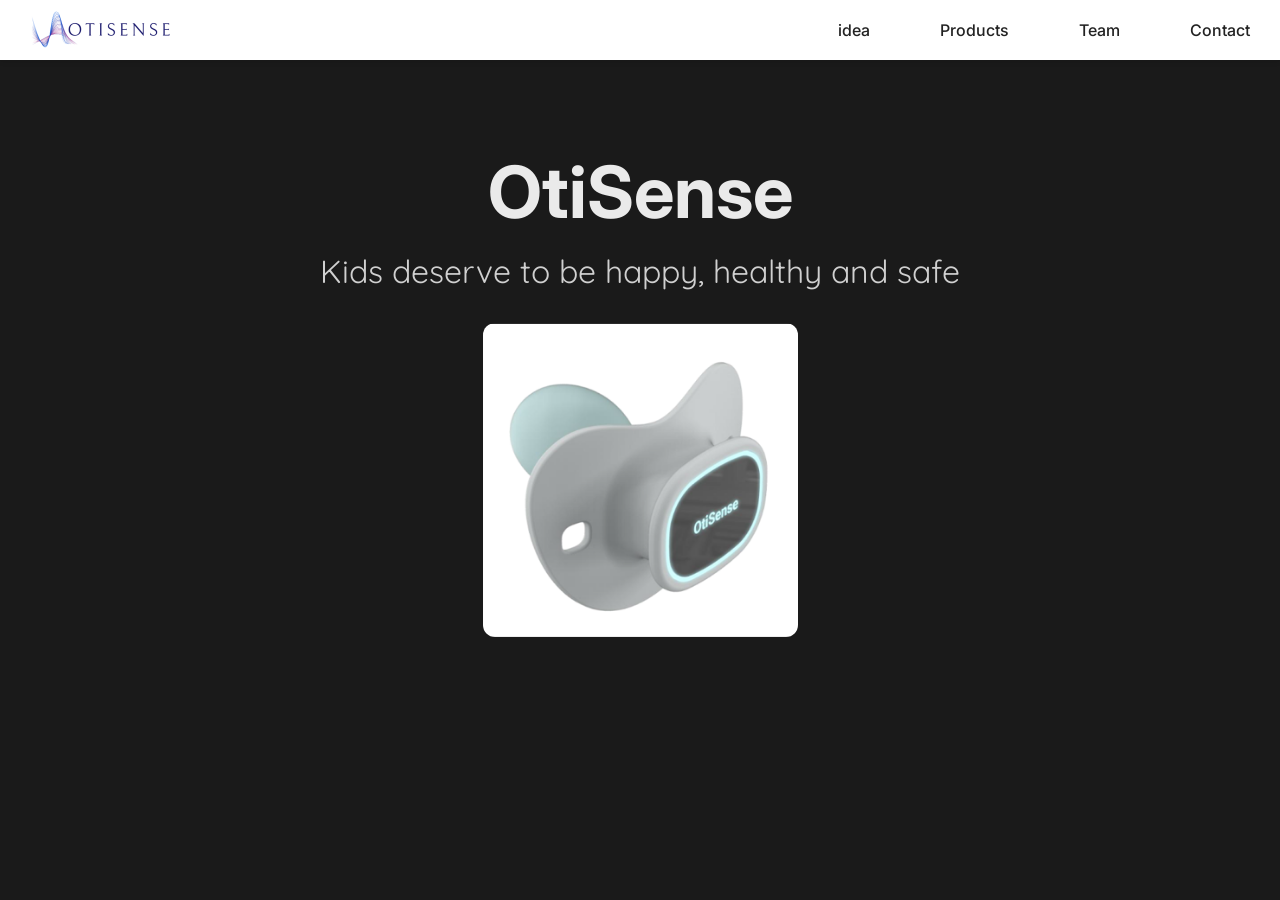
==== index.html @ 4373504f "correcting idea page name" ====
<!DOCTYPE html>
<html lang="en">
<head>
  <meta charset="UTF-8">
  <meta name="viewport" content="width=device-width, initial-scale=1.0">
  <title>OtiSense</title>
  <link href="https://fonts.googleapis.com/css2?family=Inter:wght@400;600&display=swap" rel="stylesheet">
  <link rel="stylesheet" href="style.css">
  <link href="https://fonts.googleapis.com/css2?family=Quicksand:wght@400;600&display=swap" rel="stylesheet">
</head>
<body>
	<header>
	  <nav class="navbar">
		<a href="#top" class="logo">
		  <img src="logo.png" alt="OtiSense logo">
		</a>

		<ul class="nav-links">
		  <li><a href="idea.html">idea</a></li>
		  <li><a href="#products">Products</a></li>
		  <li><a href="#team">Team</a></li>
		  <li><a href="#contact">Contact</a></li>
		</ul>
	  </nav>
	</header>
  <div class="hero">
    <h1>OtiSense</h1>
    <p class="subtitle">Kids deserve to be happy, healthy and safe</p>
    <img src="Picture1.png" alt="OtiSense Product Image" class="hero-image">
  </div>
</body>
</html>
---- style.css ----
body {
  margin: 0;
  padding: 0;
  font-family: 'Inter', sans-serif;
  background-color: #1a1a1a;
  color: #f0f0f0;
  scroll-behavior: smooth;
}

.hero {
  text-align: center;
  padding: 20px;
  animation: fadeIn 2s ease-in;
  max-width: 900px;
  margin: auto;
  margin-top: 80px; /* adjust based on navbar height */
}

h1 {
  font-size: 48px;
  margin-bottom: 10px;
  color: #eaeaea;
}

.tagline {
  font-size: 20px;
  color: #cccccc;
  margin-bottom: 40px;
}

.hero-image {
  width: 250px;
  max-width: 90vw;
  opacity: 0;
  animation: fadeImage 2s ease-out 1.5s forwards;
  border-radius: 12px;
}

.subtitle {
  font-family: 'Quicksand', sans-serif;
  font-size: 2.0rem;
  color: #d0d0d0;
  margin-top: 1rem;
  text-align: center;
}

@keyframes fadeImage {
  from {
    opacity: 0;
    transform: translateY(30px);
  }
  to {
    opacity: 1;
    transform: translateY(0);
  }
}

@keyframes fadeIn {
  from {
    opacity: 0;
  }
  to {
    opacity: 1;
  }
}

@media screen and (min-width: 1000px) {
  h1 {
    font-size: 72px;
  }

  .tagline {
    font-size: 28px;
  }
   .hero-image {
    width: 35%;
    max-width: 450px; /* prevents it from getting too large */
  }
}

/* ======== NAVBAR ========== */
.navbar {
  background-color: #ffffff; /* White navbar */
  display: flex;
  flex-wrap: wrap;
  justify-content: space-between;
  align-items: center;
  padding: 10px 30px;
  position: fixed;
  top: 0;
  left: 0;
  width: 100%;
  z-index: 999;
  box-shadow: 0 2px 5px rgba(0, 0, 0, 0.1); /* Optional: subtle shadow */
  box-sizing: border-box;
}

.navbar .nav-links a:hover {
  color: #00c4cc; /* Accent colour on hover */
}

.navbar ul {
  list-style: none;
  display: flex;
  margin: 0;
  padding: 0;
}

.navbar ul li {
  margin-left: 20px;
}

.navbar .logo {
  font-size: 1.8rem;
  font-weight: bold;
  font-family: 'Segoe UI', sans-serif;
  color: #00c4cc;
}

.logo img {
  height: 40px; /* Adjust as needed */
  width: auto;
}

.logo {
  display: flex;
  align-items: center;
}

.nav-links {
  list-style: none;
  display: flex;
  gap: 25px;
}

.nav-links li a {
  color: #222222;  /* Dark grey for good contrast on white */
  margin-left: 25px;
  text-decoration: none;
  font-weight: 500;
  transition: color 0.3s ease;
}

.nav-links li a:hover {
  color: #00c4cc;
}

/* Mobile responsiveness */
@media screen and (max-width: 768px) {
  .nav-links {
    flex-direction: column;
    gap: 15px;
    background-color: #1f1f1f;
    position: absolute;
    top: 60px;
    right: 10%;
    display: none;
  }
}

html, body {
  scroll-behavior: smooth;
  scroll-snap-type: y mandatory;
  height: 100%;
  overflow-y: scroll;
}

.idea-section {
  scroll-snap-align: start;
}

body.light-page {
  background-color: #ffffff;
  color: #111111;
}

body.light-page .navbar {
  background-color: #ffffff;
}

body.light-page .nav-links li a {
  color: #222222;
}

body.light-page .nav-links li a:hover {
  color: #00c4cc;
}
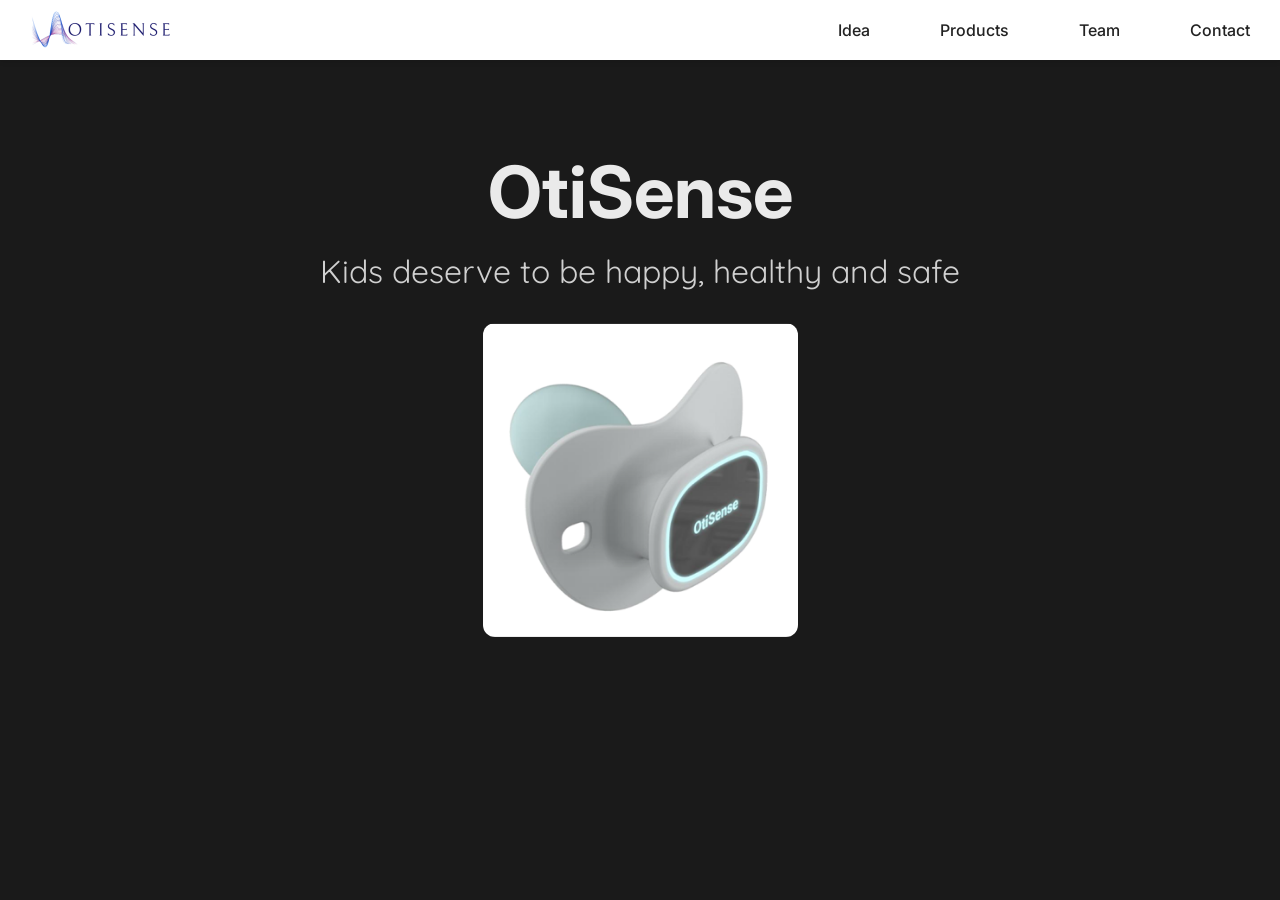
==== commit 2758073b: "another correction to idea page name" ====
--- a/index.html
+++ b/index.html
@@ -16,7 +16,7 @@
 		</a>
 
 		<ul class="nav-links">
-		  <li><a href="idea.html">idea</a></li>
+		  <li><a href="idea.html">Idea</a></li>
 		  <li><a href="#products">Products</a></li>
 		  <li><a href="#team">Team</a></li>
 		  <li><a href="#contact">Contact</a></li>
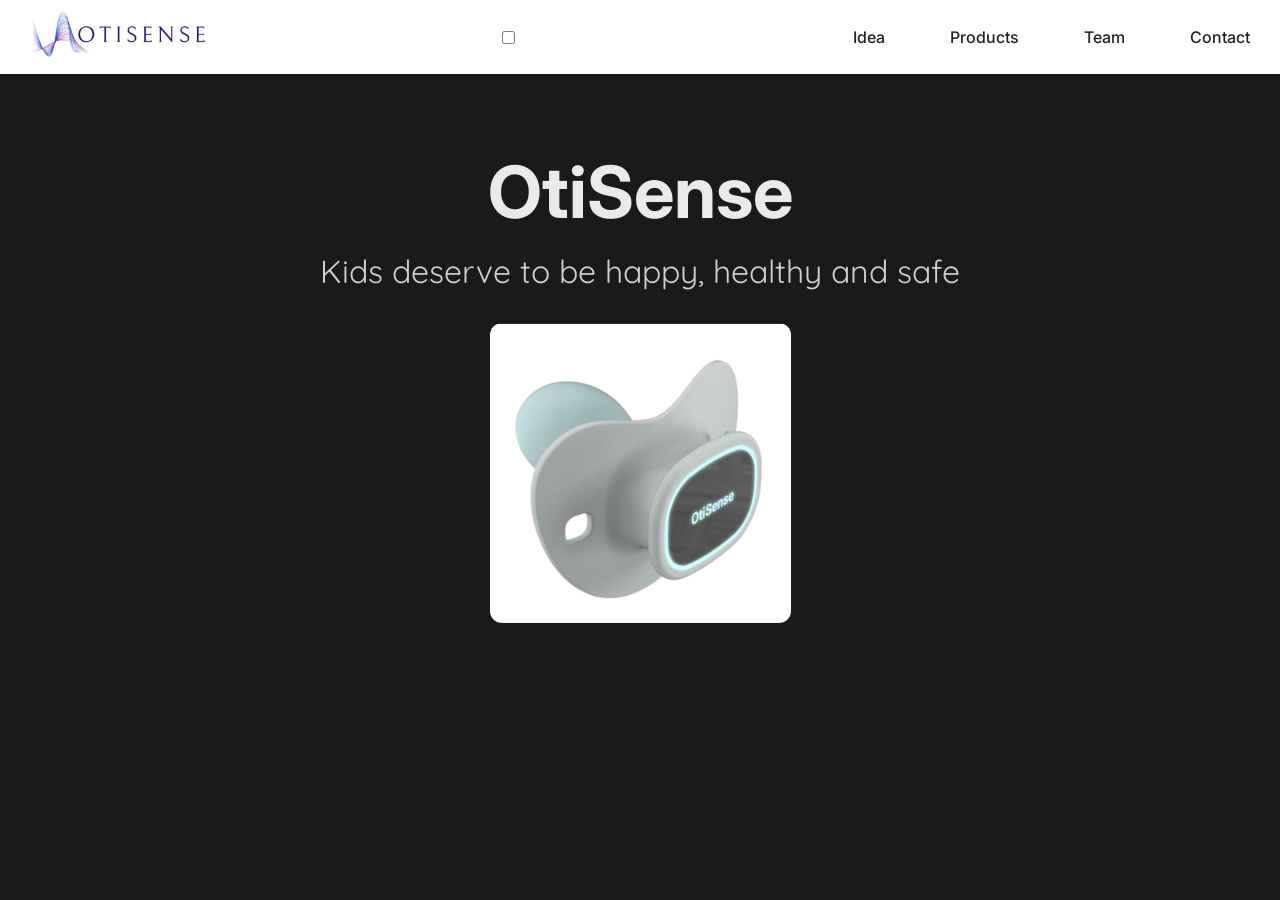
==== commit 3164ec4c: "fixing navbar in idea page" ====
--- a/index.html
+++ b/index.html
@@ -10,18 +10,23 @@
 </head>
 <body>
 	<header>
-	  <nav class="navbar">
-		<a href="#top" class="logo">
-		  <img src="logo.png" alt="OtiSense logo">
-		</a>
+		<nav class="navbar">
+		  <div class="logo-container">
+			<a href="index.html">
+			  <img src="logo.png" alt="OtiSense Logo" class="logo-img">
+			</a>
+		  </div>
 
-		<ul class="nav-links">
-		  <li><a href="idea.html">Idea</a></li>
-		  <li><a href="#products">Products</a></li>
-		  <li><a href="#team">Team</a></li>
-		  <li><a href="#contact">Contact</a></li>
-		</ul>
-	  </nav>
+		  <input type="checkbox" id="menu-toggle">
+		  <label for="menu-toggle" class="menu-icon">&#9776;</label>
+
+		  <ul class="nav-links">
+			<li><a href="idea.html">Idea</a></li>
+			<li><a href="products.html">Products</a></li>
+			<li><a href="team.html">Team</a></li>
+			<li><a href="contact.html">Contact</a></li>
+		  </ul>
+		</nav>
 	</header>
   <div class="hero">
     <h1>OtiSense</h1>
--- a/style.css
+++ b/style.css
@@ -1,6 +1,7 @@
 body {
   margin: 0;
   padding: 0;
+  overflow-x: hidden;
   font-family: 'Inter', sans-serif;
   background-color: #1a1a1a;
   color: #f0f0f0;
@@ -13,7 +14,9 @@
   animation: fadeIn 2s ease-in;
   max-width: 900px;
   margin: auto;
-  margin-top: 80px; /* adjust based on navbar height */
+  margin-top: 80px; /* keeps space for navbar */
+  box-sizing: border-box;
+  min-height: calc(100vh - 100px); /* ✅ fills screen minus navbar + some breathing room */
 }
 
 h1 {
@@ -31,6 +34,7 @@
 .hero-image {
   width: 250px;
   max-width: 90vw;
+  max-height: 80vh;  /* ✅ Add this line */
   opacity: 0;
   animation: fadeImage 2s ease-out 1.5s forwards;
   border-radius: 12px;
@@ -90,7 +94,7 @@
   top: 0;
   left: 0;
   width: 100%;
-  z-index: 999;
+  z-index: 1000;
   box-shadow: 0 2px 5px rgba(0, 0, 0, 0.1); /* Optional: subtle shadow */
   box-sizing: border-box;
 }
@@ -186,3 +190,50 @@
   color: #00c4cc;
 }
 
+/* Logo */
+.logo-img {
+  height: 50px;
+}
+
+/* Hide menu toggle by default */
+.menu-icon {
+  display: none;
+  font-size: 28px;
+  cursor: pointer;
+}
+
+/* Links */
+.nav-links {
+  list-style: none;
+  display: flex;
+  gap: 20px;
+  margin: 0;
+}
+
+.nav-links a {
+  text-decoration: none;
+  color: black;
+  font-weight: bold;
+}
+
+/* RESPONSIVE: Mobile */
+@media (max-width: 768px) {
+  .menu-icon {
+    display: block;
+  }
+
+  .nav-links {
+    display: none;
+    flex-direction: column;
+    position: absolute;
+    top: 70px;
+    right: 20px;
+    background-color: white;
+    padding: 10px;
+    border: 1px solid #ccc;
+  }
+
+  #menu-toggle:checked ~ .nav-links {
+    display: flex;
+  }
+}
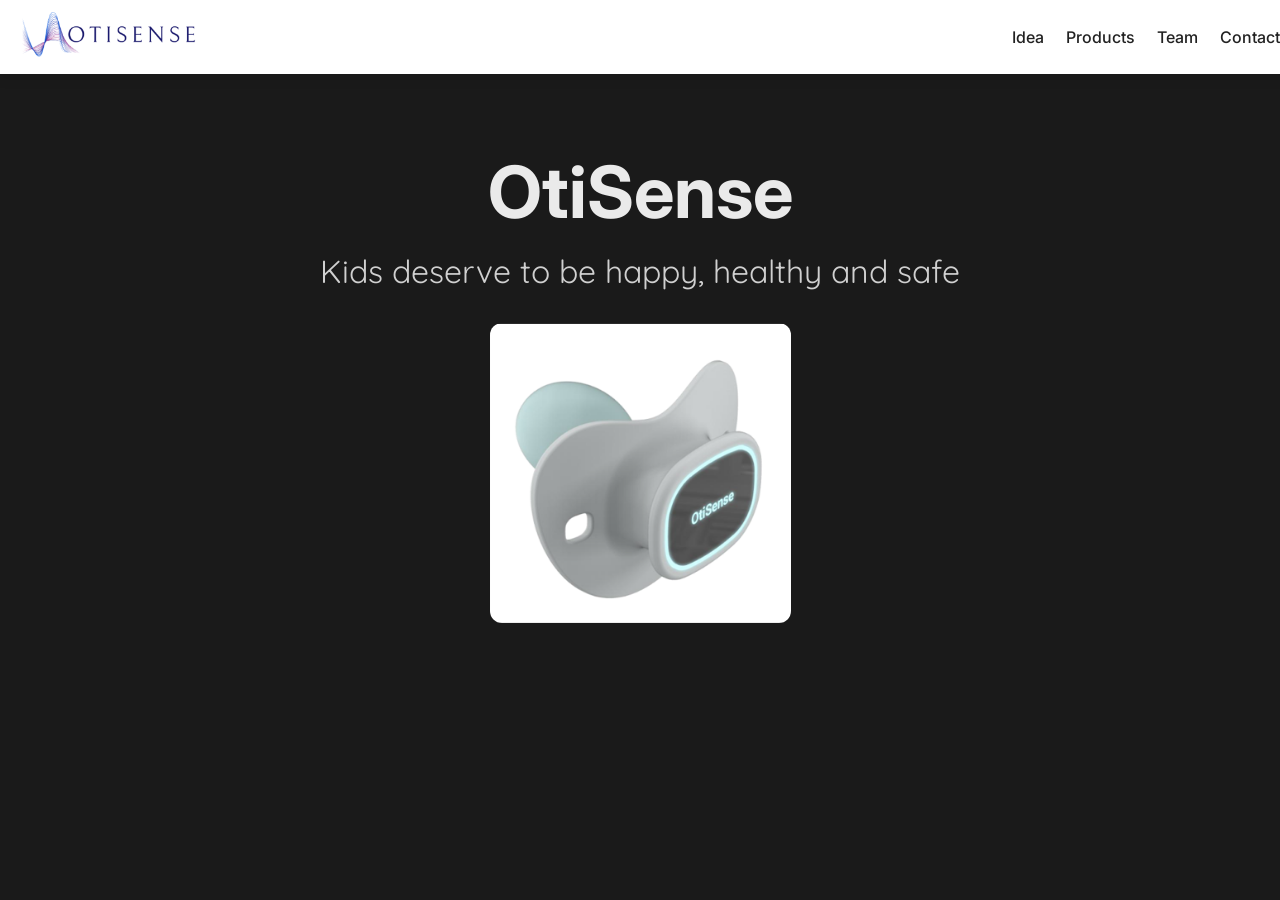
==== commit 6c535e89: "Trying to adapt to both phone and computer" ====
--- a/index.html
+++ b/index.html
@@ -9,24 +9,20 @@
   <link href="https://fonts.googleapis.com/css2?family=Quicksand:wght@400;600&display=swap" rel="stylesheet">
 </head>
 <body>
-	<header>
-		<nav class="navbar">
-		  <div class="logo-container">
-			<a href="index.html">
-			  <img src="logo.png" alt="OtiSense Logo" class="logo-img">
-			</a>
-		  </div>
+	<header class="navbar">
+	  <a href="index.html" class="logo">
+		<img src="logo.png" alt="OtiSense Logo" />
+	  </a>
 
-		  <input type="checkbox" id="menu-toggle">
-		  <label for="menu-toggle" class="menu-icon">&#9776;</label>
+	  <input type="checkbox" id="menu-toggle" />
+	  <label for="menu-toggle" class="hamburger">&#9776;</label>
 
-		  <ul class="nav-links">
-			<li><a href="idea.html">Idea</a></li>
-			<li><a href="products.html">Products</a></li>
-			<li><a href="team.html">Team</a></li>
-			<li><a href="contact.html">Contact</a></li>
-		  </ul>
-		</nav>
+	  <ul class="nav-links">
+		<li><a href="idea.html">Idea</a></li>
+		<li><a href="products.html">Products</a></li>
+		<li><a href="team.html">Team</a></li>
+		<li><a href="contact.html">Contact</a></li>
+	  </ul>
 	</header>
   <div class="hero">
     <h1>OtiSense</h1>
--- a/style.css
+++ b/style.css
@@ -76,61 +76,119 @@
   .tagline {
     font-size: 28px;
   }
-   .hero-image {
+  /* === NAVBAR RESET === */
+.navbar {
+  display: flex;
+  justify-content: space-between;
+  align-items: center;
+  background-color: white;
+  padding: 10px 20px;
+  position: fixed;
+  top: 0;
+  width: 100%;
+  z-index: 1000;
+  box-shadow: 0 4px 12px rgba(0, 0, 0, 0.1);
+}
+
+.logo img {
+  height: 50px;
+  width: auto;
+}
+
+/* Menu icon */
+#menu-toggle {
+  display: none;
+}
+
+.hamburger {
+  display: none;
+  font-size: 2rem;
+  cursor: pointer;
+}
+
+/* Main menu links */
+.nav-links {
+  list-style: none;
+  display: flex;
+  gap: 25px;
+}
+
+.nav-links li a {
+  color: #222;
+  text-decoration: none;
+  font-weight: 500;
+  font-size: 1rem;
+}
+
+.logo img {
+  height: 50px;
+  width: auto;
+}
+
+.nav-links li a:hover {
+  color: #00c4cc;
+}
+
+/* === RESPONSIVE (Mobile) === */
+@media (max-width: 768px) {
+  .hamburger {
+    display: block;
+  }
+
+  .nav-links {
+    display: none;
+    flex-direction: column;
+    position: absolute;
+    top: 60px;
+    right: 20px;
+    background-color: white;
+    padding: 10px 20px;
+    border-radius: 8px;
+    box-shadow: 0 4px 12px rgba(0, 0, 0, 0.1);
+  }
+
+  #menu-toggle:checked + .hamburger + .nav-links {
+    display: flex;
+  }
+}
+
+ .hero-image {
     width: 35%;
     max-width: 450px; /* prevents it from getting too large */
   }
 }
 
-/* ======== NAVBAR ========== */
+/* === NAVBAR RESET === */
 .navbar {
-  background-color: #ffffff; /* White navbar */
-  display: flex;
-  flex-wrap: wrap;
+  display: flex;
   justify-content: space-between;
   align-items: center;
-  padding: 10px 30px;
+  background-color: white;
+  padding: 10px 20px;
   position: fixed;
   top: 0;
-  left: 0;
   width: 100%;
   z-index: 1000;
-  box-shadow: 0 2px 5px rgba(0, 0, 0, 0.1); /* Optional: subtle shadow */
-  box-sizing: border-box;
-}
-
-.navbar .nav-links a:hover {
-  color: #00c4cc; /* Accent colour on hover */
-}
-
-.navbar ul {
-  list-style: none;
-  display: flex;
-  margin: 0;
-  padding: 0;
-}
-
-.navbar ul li {
-  margin-left: 20px;
-}
-
-.navbar .logo {
-  font-size: 1.8rem;
-  font-weight: bold;
-  font-family: 'Segoe UI', sans-serif;
-  color: #00c4cc;
+  box-shadow: 0 4px 12px rgba(0, 0, 0, 0.1);
 }
 
 .logo img {
-  height: 40px; /* Adjust as needed */
+  height: 50px;
   width: auto;
 }
 
-.logo {
-  display: flex;
-  align-items: center;
-}
-
+/* Menu icon */
+#menu-toggle {
+  display: none;
+}
+
+.hamburger {
+  display: none;
+  font-size: 2rem;
+  cursor: pointer;
+}
+
+/* Main menu links */
 .nav-links {
   list-style: none;
   display: flex;
@@ -138,29 +196,39 @@
 }
 
 .nav-links li a {
-  color: #222222;  /* Dark grey for good contrast on white */
-  margin-left: 25px;
+  color: #222;
   text-decoration: none;
   font-weight: 500;
-  transition: color 0.3s ease;
+  font-size: 1rem;
 }
 
 .nav-links li a:hover {
   color: #00c4cc;
 }
 
-/* Mobile responsiveness */
-@media screen and (max-width: 768px) {
+/* === RESPONSIVE (Mobile) === */
+@media (max-width: 768px) {
+  .hamburger {
+    display: block;
+  }
+
   .nav-links {
+    display: none;
     flex-direction: column;
-    gap: 15px;
-    background-color: #1f1f1f;
     position: absolute;
     top: 60px;
-    right: 10%;
-    display: none;
-  }
-}
+    right: 20px;
+    background-color: white;
+    padding: 10px 20px;
+    border-radius: 8px;
+    box-shadow: 0 4px 12px rgba(0, 0, 0, 0.1);
+  }
+
+  #menu-toggle:checked + .hamburger + .nav-links {
+    display: flex;
+  }
+}
+
 
 html, body {
   scroll-behavior: smooth;
@@ -206,8 +274,9 @@
 .nav-links {
   list-style: none;
   display: flex;
-  gap: 20px;
-  margin: 0;
+  gap: 22px;               /* space between items */
+  margin-left: auto;       /* pushes nav to left edge of right side */
+  margin-right: 20px;      /* keeps safe distance from screen edge */
 }
 
 .nav-links a {
@@ -237,3 +306,36 @@
     display: flex;
   }
 }
+
+/* Hide checkbox and hamburger icon by default */
+#menu-toggle,
+.hamburger {
+  display: none;
+}
+
+/* Mobile layout (for screen ≤ 768px) */
+@media (max-width: 768px) {
+  .hamburger {
+    display: block;
+    font-size: 2rem;
+    cursor: pointer;
+  }
+
+  .navbar ul {
+    display: none;
+    flex-direction: column;
+    position: absolute;
+    top: 60px;
+    right: 20px;
+    background-color: white;
+    border-radius: 8px;
+    box-shadow: 0 4px 12px rgba(0, 0, 0, 0.15);
+    padding: 10px 20px;
+    z-index: 999;
+  }
+
+  #menu-toggle:checked + .hamburger + ul {
+    display: flex;
+  }
+}
+
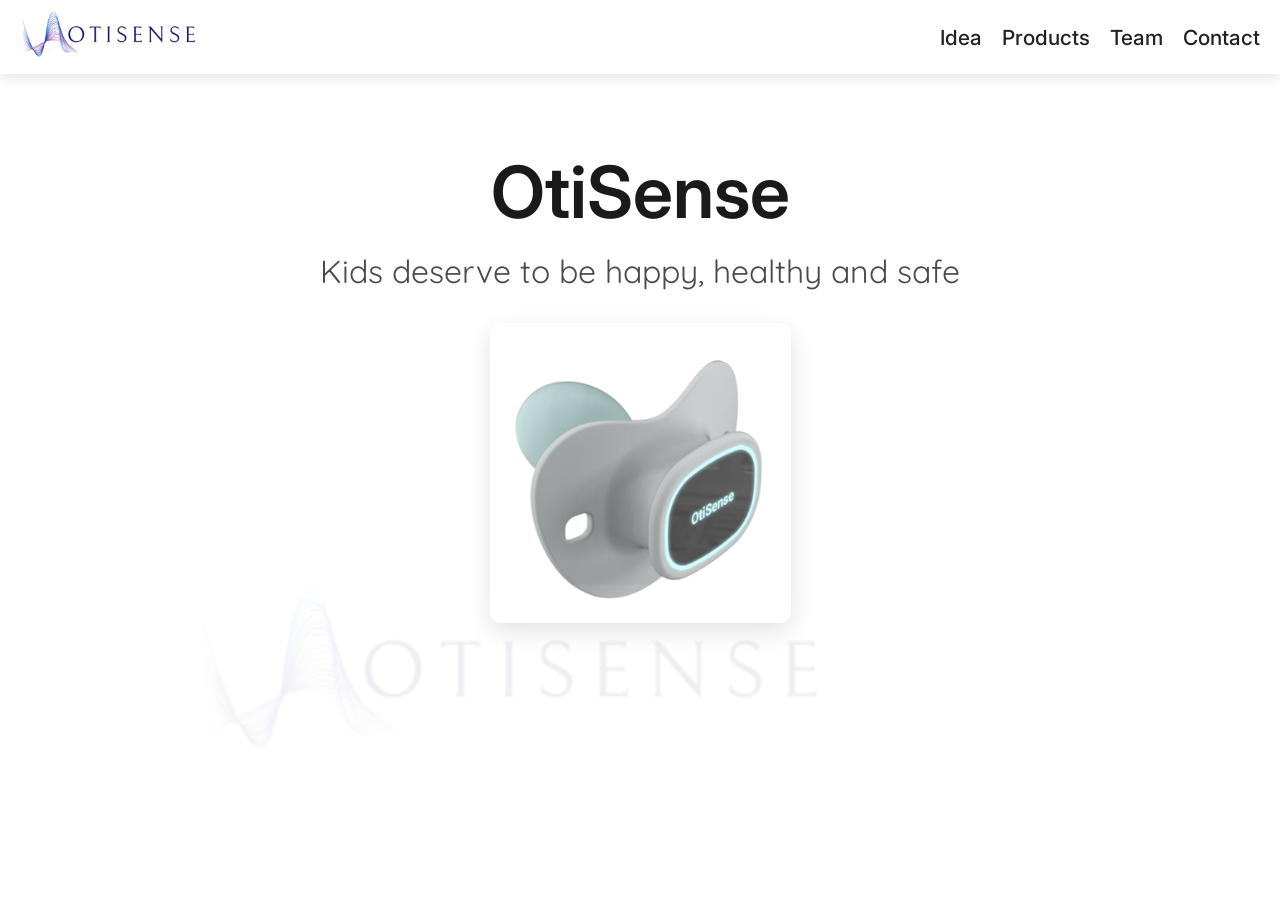
==== commit 9b7468fb: "transparent logo on homepage" ====
--- a/index.html
+++ b/index.html
@@ -29,5 +29,8 @@
     <p class="subtitle">Kids deserve to be happy, healthy and safe</p>
     <img src="Picture1.png" alt="OtiSense Product Image" class="hero-image">
   </div>
+  <div class="decorative-logo">
+    <img src="logo.png" alt="OtiSense">
+  </div>
 </body>
 </html>
--- a/style.css
+++ b/style.css
@@ -3,8 +3,8 @@
   padding: 0;
   overflow-x: hidden;
   font-family: 'Inter', sans-serif;
-  background-color: #1a1a1a;
-  color: #f0f0f0;
+  background-color: #ffffff;
+  color: #2c2c2c;
   scroll-behavior: smooth;
 }
 
@@ -17,35 +17,58 @@
   margin-top: 80px; /* keeps space for navbar */
   box-sizing: border-box;
   min-height: calc(100vh - 100px); /* ✅ fills screen minus navbar + some breathing room */
+  position: relative;
+  z-index: 10;
 }
 
 h1 {
   font-size: 48px;
   margin-bottom: 10px;
-  color: #eaeaea;
+  color: #1a1a1a;
+  font-weight: 600;
 }
 
 .tagline {
   font-size: 20px;
-  color: #cccccc;
+  color: #555555;
   margin-bottom: 40px;
 }
 
 .hero-image {
   width: 250px;
   max-width: 90vw;
-  max-height: 80vh;  /* ✅ Add this line */
+  max-height: 80vh;
   opacity: 0;
   animation: fadeImage 2s ease-out 1.5s forwards;
   border-radius: 12px;
+  box-shadow: 0 8px 24px rgba(0, 0, 0, 0.12);
 }
 
 .subtitle {
   font-family: 'Quicksand', sans-serif;
   font-size: 2.0rem;
-  color: #d0d0d0;
+  color: #4a4a4a;
   margin-top: 1rem;
   text-align: center;
+  font-weight: 400;
+}
+
+.decorative-logo {
+  position: fixed;
+  bottom: 15%;
+  left: 15%;
+  z-index: 15;
+  pointer-events: none;
+  width: 50%;
+  max-width: 700px;
+}
+
+.decorative-logo img {
+  width: 100%;
+  height: auto;
+  opacity: 0.08;
+  filter: grayscale(30%);
+  mix-blend-mode: multiply;
 }
 
 @keyframes fadeImage {
@@ -76,7 +99,14 @@
   .tagline {
     font-size: 28px;
   }
-  /* === NAVBAR RESET === */
+
+  .hero-image {
+    width: 35%;
+    max-width: 450px; /* prevents it from getting too large */
+  }
+}
+
+/* === NAVBAR === */
 .navbar {
   display: flex;
   justify-content: space-between;
@@ -85,8 +115,10 @@
   padding: 10px 20px;
   position: fixed;
   top: 0;
-  width: 100%;
+  left: 0;
+  right: 0;
   z-index: 1000;
+  box-sizing: border-box;
   box-shadow: 0 4px 12px rgba(0, 0, 0, 0.1);
 }
 
@@ -104,25 +136,23 @@
   display: none;
   font-size: 2rem;
   cursor: pointer;
+  color: #222;
 }
 
 /* Main menu links */
 .nav-links {
   list-style: none;
   display: flex;
-  gap: 25px;
+  gap: 20px;
+  margin: 0;
+  padding: 0;
 }
 
 .nav-links li a {
   color: #222;
   text-decoration: none;
   font-weight: 500;
-  font-size: 1rem;
-}
-
-.logo img {
-  height: 50px;
-  width: auto;
+  font-size: 1.3rem;
 }
 
 .nav-links li a:hover {
@@ -133,6 +163,7 @@
 @media (max-width: 768px) {
   .hamburger {
     display: block;
+    margin-right: 10px;
   }
 
   .nav-links {
@@ -140,92 +171,32 @@
     flex-direction: column;
     position: absolute;
     top: 60px;
-    right: 20px;
+    right: 10px;
     background-color: white;
-    padding: 10px 20px;
+    padding: 15px 20px;
     border-radius: 8px;
-    box-shadow: 0 4px 12px rgba(0, 0, 0, 0.1);
+    box-shadow: 0 4px 12px rgba(0, 0, 0, 0.2);
+    gap: 15px;
+  }
+
+  .nav-links li a {
+    font-size: 1rem;
   }
 
   #menu-toggle:checked + .hamburger + .nav-links {
     display: flex;
   }
-}
-
- .hero-image {
-    width: 35%;
-    max-width: 450px; /* prevents it from getting too large */
-  }
-}
-
-/* === NAVBAR RESET === */
-.navbar {
-  display: flex;
-  justify-content: space-between;
-  align-items: center;
-  background-color: white;
-  padding: 10px 20px;
-  position: fixed;
-  top: 0;
-  width: 100%;
-  z-index: 1000;
-  box-shadow: 0 4px 12px rgba(0, 0, 0, 0.1);
-}
-
-.logo img {
-  height: 50px;
-  width: auto;
-}
-
-/* Menu icon */
-#menu-toggle {
-  display: none;
-}
-
-.hamburger {
-  display: none;
-  font-size: 2rem;
-  cursor: pointer;
-}
-
-/* Main menu links */
-.nav-links {
-  list-style: none;
-  display: flex;
-  gap: 25px;
-}
-
-.nav-links li a {
-  color: #222;
-  text-decoration: none;
-  font-weight: 500;
-  font-size: 1rem;
-}
-
-.nav-links li a:hover {
-  color: #00c4cc;
-}
-
-/* === RESPONSIVE (Mobile) === */
-@media (max-width: 768px) {
-  .hamburger {
-    display: block;
-  }
-
-  .nav-links {
-    display: none;
-    flex-direction: column;
-    position: absolute;
-    top: 60px;
-    right: 20px;
-    background-color: white;
-    padding: 10px 20px;
-    border-radius: 8px;
-    box-shadow: 0 4px 12px rgba(0, 0, 0, 0.1);
-  }
-
-  #menu-toggle:checked + .hamburger + .nav-links {
-    display: flex;
+
+  .decorative-logo {
+    bottom: 10%;
+    left: 10%;
+    width: 55%;
+    max-width: 280px;
+  }
+
+  .decorative-logo img {
+    width: 100%;
+    opacity: 0.06;
   }
 }
 
@@ -258,84 +229,4 @@
   color: #00c4cc;
 }
 
-/* Logo */
-.logo-img {
-  height: 50px;
-}
-
-/* Hide menu toggle by default */
-.menu-icon {
-  display: none;
-  font-size: 28px;
-  cursor: pointer;
-}
-
-/* Links */
-.nav-links {
-  list-style: none;
-  display: flex;
-  gap: 22px;               /* space between items */
-  margin-left: auto;       /* pushes nav to left edge of right side */
-  margin-right: 20px;      /* keeps safe distance from screen edge */
-}
-
-.nav-links a {
-  text-decoration: none;
-  color: black;
-  font-weight: bold;
-}
-
-/* RESPONSIVE: Mobile */
-@media (max-width: 768px) {
-  .menu-icon {
-    display: block;
-  }
-
-  .nav-links {
-    display: none;
-    flex-direction: column;
-    position: absolute;
-    top: 70px;
-    right: 20px;
-    background-color: white;
-    padding: 10px;
-    border: 1px solid #ccc;
-  }
-
-  #menu-toggle:checked ~ .nav-links {
-    display: flex;
-  }
-}
-
-/* Hide checkbox and hamburger icon by default */
-#menu-toggle,
-.hamburger {
-  display: none;
-}
-
-/* Mobile layout (for screen ≤ 768px) */
-@media (max-width: 768px) {
-  .hamburger {
-    display: block;
-    font-size: 2rem;
-    cursor: pointer;
-  }
-
-  .navbar ul {
-    display: none;
-    flex-direction: column;
-    position: absolute;
-    top: 60px;
-    right: 20px;
-    background-color: white;
-    border-radius: 8px;
-    box-shadow: 0 4px 12px rgba(0, 0, 0, 0.15);
-    padding: 10px 20px;
-    z-index: 999;
-  }
-
-  #menu-toggle:checked + .hamburger + ul {
-    display: flex;
-  }
-}
-
+
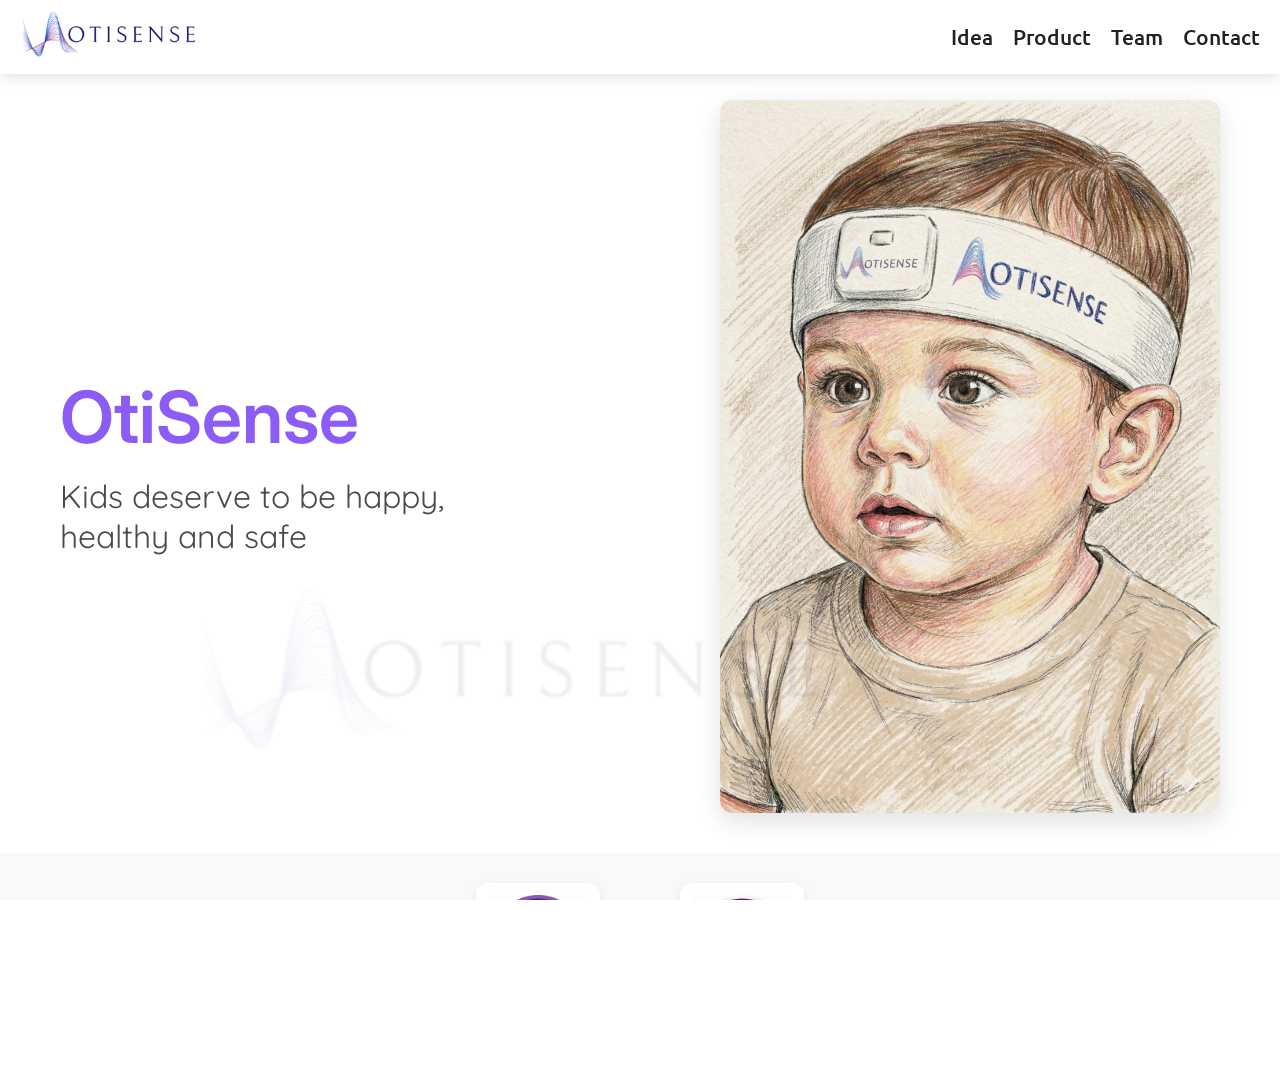
==== commit 688e6e51: "layout change for home page, icons addition, main figure change" ====
--- a/index.html
+++ b/index.html
@@ -5,8 +5,9 @@
   <meta name="viewport" content="width=device-width, initial-scale=1.0">
   <title>OtiSense</title>
   <link href="https://fonts.googleapis.com/css2?family=Inter:wght@400;600&display=swap" rel="stylesheet">
+  <link href="https://fonts.googleapis.com/css2?family=Quicksand:wght@400;600&display=swap" rel="stylesheet">
+  <link href="https://fonts.googleapis.com/css2?family=Ubuntu:wght@400;500;700&display=swap" rel="stylesheet">
   <link rel="stylesheet" href="style.css">
-  <link href="https://fonts.googleapis.com/css2?family=Quicksand:wght@400;600&display=swap" rel="stylesheet">
 </head>
 <body>
 	<header class="navbar">
@@ -19,16 +20,30 @@
 
 	  <ul class="nav-links">
 		<li><a href="idea.html">Idea</a></li>
-		<li><a href="products.html">Products</a></li>
+		<li><a href="product.html">Product</a></li>
 		<li><a href="team.html">Team</a></li>
 		<li><a href="contact.html">Contact</a></li>
 	  </ul>
 	</header>
   <div class="hero">
-    <h1>OtiSense</h1>
-    <p class="subtitle">Kids deserve to be happy, healthy and safe</p>
-    <img src="Picture1.png" alt="OtiSense Product Image" class="hero-image">
+    <div class="hero-text">
+      <h1>OtiSense</h1>
+      <p class="subtitle">Kids deserve to be happy, healthy and safe</p>
+    </div>
+    <img src="baby_sketch.png" alt="OtiSense Product Image" class="hero-image">
   </div>
+
+  <section class="features">
+    <div class="feature-item">
+      <img src="icon_AI.png" alt="AI Powered" class="feature-icon">
+      <h3 class="feature-title">AI Powered</h3>
+    </div>
+    <div class="feature-item">
+      <img src="icon_home.png" alt="Home Use" class="feature-icon">
+      <h3 class="feature-title">Home Use</h3>
+    </div>
+  </section>
+
   <div class="decorative-logo">
     <img src="logo.png" alt="OtiSense">
   </div>
--- a/style.css
+++ b/style.css
@@ -16,7 +16,7 @@
   margin: auto;
   margin-top: 80px; /* keeps space for navbar */
   box-sizing: border-box;
-  min-height: calc(100vh - 100px); /* ✅ fills screen minus navbar + some breathing room */
+  min-height: auto;
   position: relative;
   z-index: 10;
 }
@@ -24,7 +24,7 @@
 h1 {
   font-size: 48px;
   margin-bottom: 10px;
-  color: #1a1a1a;
+  color: #8b5cf6;
   font-weight: 600;
 }
 
@@ -53,6 +53,52 @@
   font-weight: 400;
 }
 
+.features {
+  display: flex;
+  justify-content: center;
+  align-items: center;
+  gap: 80px;
+  padding: 30px 20px;
+  background-color: #f9f9f9;
+  margin-top: 20px;
+}
+
+.feature-item {
+  display: flex;
+  flex-direction: column;
+  align-items: center;
+  text-align: center;
+  max-width: 200px;
+  opacity: 0;
+  animation: fadeIn 1.5s ease-out forwards;
+}
+
+.feature-item:nth-child(1) {
+  animation-delay: 2s;
+}
+
+.feature-item:nth-child(2) {
+  animation-delay: 2.3s;
+}
+
+.feature-icon {
+  width: 100px;
+  height: 100px;
+  object-fit: contain;
+  margin-bottom: 15px;
+  border-radius: 12px;
+  background-color: white;
+  padding: 12px;
+  box-shadow: 0 4px 12px rgba(0, 0, 0, 0.08);
+}
+
+.feature-title {
+  font-size: 1.3rem;
+  color: #2c2c2c;
+  font-weight: 600;
+  margin: 0;
+}
+
 .decorative-logo {
   position: fixed;
   bottom: 15%;
@@ -92,17 +138,38 @@
 }
 
 @media screen and (min-width: 1000px) {
+  .hero {
+    display: flex;
+    flex-direction: row;
+    align-items: center;
+    justify-content: space-between;
+    gap: 60px;
+    max-width: 1200px;
+  }
+
+  .hero-text {
+    flex: 1;
+    text-align: left;
+    max-width: 500px;
+  }
+
   h1 {
     font-size: 72px;
   }
 
+  .subtitle {
+    text-align: left;
+  }
+
   .tagline {
     font-size: 28px;
   }
 
   .hero-image {
-    width: 35%;
-    max-width: 450px; /* prevents it from getting too large */
+    flex: 1;
+    max-width: 500px;
+    height: auto;
+    object-fit: contain;
   }
 }
 
@@ -153,6 +220,7 @@
   text-decoration: none;
   font-weight: 500;
   font-size: 1.3rem;
+  font-family: 'Ubuntu', sans-serif;
 }
 
 .nav-links li a:hover {
@@ -177,6 +245,7 @@
     border-radius: 8px;
     box-shadow: 0 4px 12px rgba(0, 0, 0, 0.2);
     gap: 15px;
+	font-face: Obuntu;
   }
 
   .nav-links li a {
@@ -185,18 +254,37 @@
 
   #menu-toggle:checked + .hamburger + .nav-links {
     display: flex;
+  }
+
+  .subtitle {
+    font-size: 1.85rem;
+  }
+
+  .features {
+    flex-direction: column;
+    gap: 40px;
+    padding: 40px 20px;
+  }
+
+  .feature-icon {
+    width: 100px;
+    height: 100px;
+  }
+
+  .feature-title {
+    font-size: 1.1rem;
   }
 
   .decorative-logo {
     bottom: 10%;
     left: 10%;
-    width: 55%;
-    max-width: 280px;
+    width: 80%;
+    max-width: 540px;
   }
 
   .decorative-logo img {
     width: 100%;
-    opacity: 0.06;
+    opacity: 0.07;
   }
 }
 
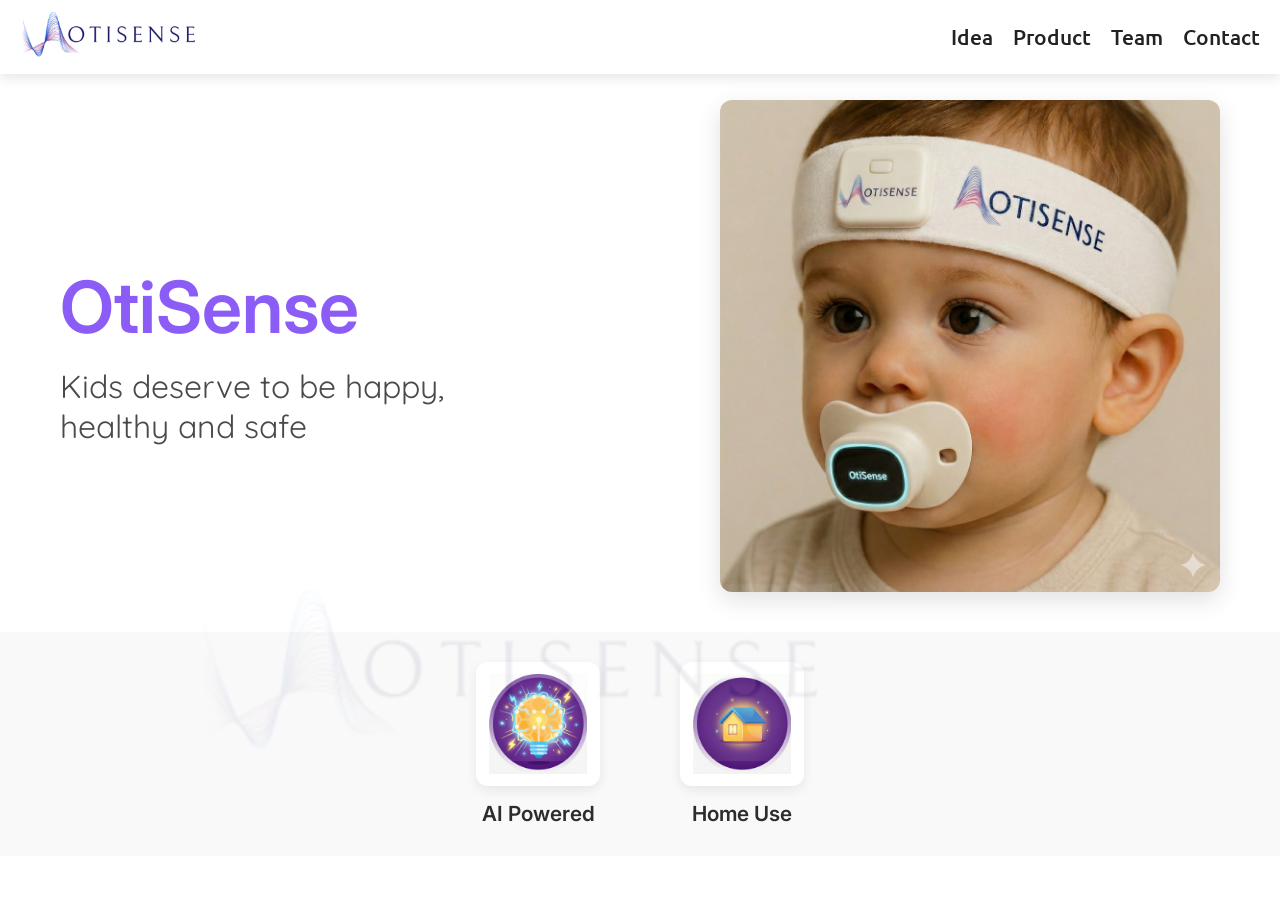
==== commit 3f2b2522: "Team page edits and text additions" ====
--- a/index.html
+++ b/index.html
@@ -30,7 +30,7 @@
       <h1>OtiSense</h1>
       <p class="subtitle">Kids deserve to be happy, healthy and safe</p>
     </div>
-    <img src="baby_sketch.png" alt="OtiSense Product Image" class="hero-image">
+    <img src="baby_w_pacifier_3.png" alt="OtiSense Product Image" class="hero-image">
   </div>
 
   <section class="features">
--- a/style.css
+++ b/style.css
@@ -260,19 +260,27 @@
     font-size: 1.85rem;
   }
 
+  .hero-image {
+    width: 180px;
+    max-width: 70vw;
+  }
+
   .features {
-    flex-direction: column;
-    gap: 40px;
-    padding: 40px 20px;
+    flex-direction: row;
+    gap: 30px;
+    padding: 25px 15px;
+    margin-top: 15px;
   }
 
   .feature-icon {
-    width: 100px;
-    height: 100px;
+    width: 70px;
+    height: 70px;
+    padding: 8px;
+    margin-bottom: 10px;
   }
 
   .feature-title {
-    font-size: 1.1rem;
+    font-size: 0.9rem;
   }
 
   .decorative-logo {
@@ -286,6 +294,37 @@
     width: 100%;
     opacity: 0.07;
   }
+
+  /* Team page mobile */
+  .team-heading {
+    font-size: 2.2rem;
+  }
+
+  .team-summary {
+    flex-direction: column;
+    text-align: center;
+    padding: 20px;
+  }
+
+  .team-photo {
+    width: 120px;
+    height: 120px;
+    margin-right: 0;
+    margin-bottom: 15px;
+  }
+
+  .team-name {
+    font-size: 1.5rem;
+  }
+
+  .team-title {
+    font-size: 1rem;
+  }
+
+  .team-bio {
+    padding: 0 20px 20px 20px;
+    font-size: 1rem;
+  }
 }
 
 
@@ -317,4 +356,97 @@
   color: #00c4cc;
 }
 
-
+/* === TEAM PAGE === */
+.team-container {
+  max-width: 900px;
+  margin: 100px auto 60px;
+  padding: 0 20px;
+}
+
+.team-heading {
+  text-align: center;
+  font-size: 3rem;
+  color: #8b5cf6;
+  margin-bottom: 50px;
+  font-weight: 600;
+}
+
+.team-section-title {
+  text-align: center;
+  font-size: 2rem;
+  color: #8b5cf6;
+  margin: 50px 0 30px 0;
+  font-weight: 600;
+}
+
+.team-member {
+  background: white;
+  border-radius: 12px;
+  margin-bottom: 30px;
+  box-shadow: 0 4px 12px rgba(0, 0, 0, 0.08);
+  overflow: hidden;
+  transition: all 0.3s ease;
+}
+
+.team-member:hover {
+  box-shadow: 0 8px 24px rgba(0, 0, 0, 0.12);
+}
+
+.team-summary {
+  display: flex;
+  align-items: center;
+  padding: 30px;
+  cursor: pointer;
+  list-style: none;
+}
+
+.team-summary::-webkit-details-marker {
+  display: none;
+}
+
+.team-photo {
+  width: 150px;
+  height: 150px;
+  border-radius: 50%;
+  object-fit: cover;
+  margin-right: 30px;
+  filter: grayscale(100%);
+  transition: filter 0.3s ease;
+}
+
+.team-member:hover .team-photo,
+.team-member[open] .team-photo {
+  filter: grayscale(0%);
+}
+
+.team-info {
+  flex: 1;
+}
+
+.team-name {
+  font-size: 1.8rem;
+  color: #2c2c2c;
+  margin: 0 0 5px 0;
+  font-weight: 600;
+}
+
+.team-title {
+  font-size: 1.2rem;
+  color: #8b5cf6;
+  margin: 0;
+  font-weight: 500;
+}
+
+.team-bio {
+  padding: 0 30px 30px 30px;
+  color: #555555;
+  font-size: 1.1rem;
+  line-height: 1.6;
+  animation: fadeIn 0.3s ease-in;
+}
+
+.team-bio p {
+  margin: 0;
+}
+
+
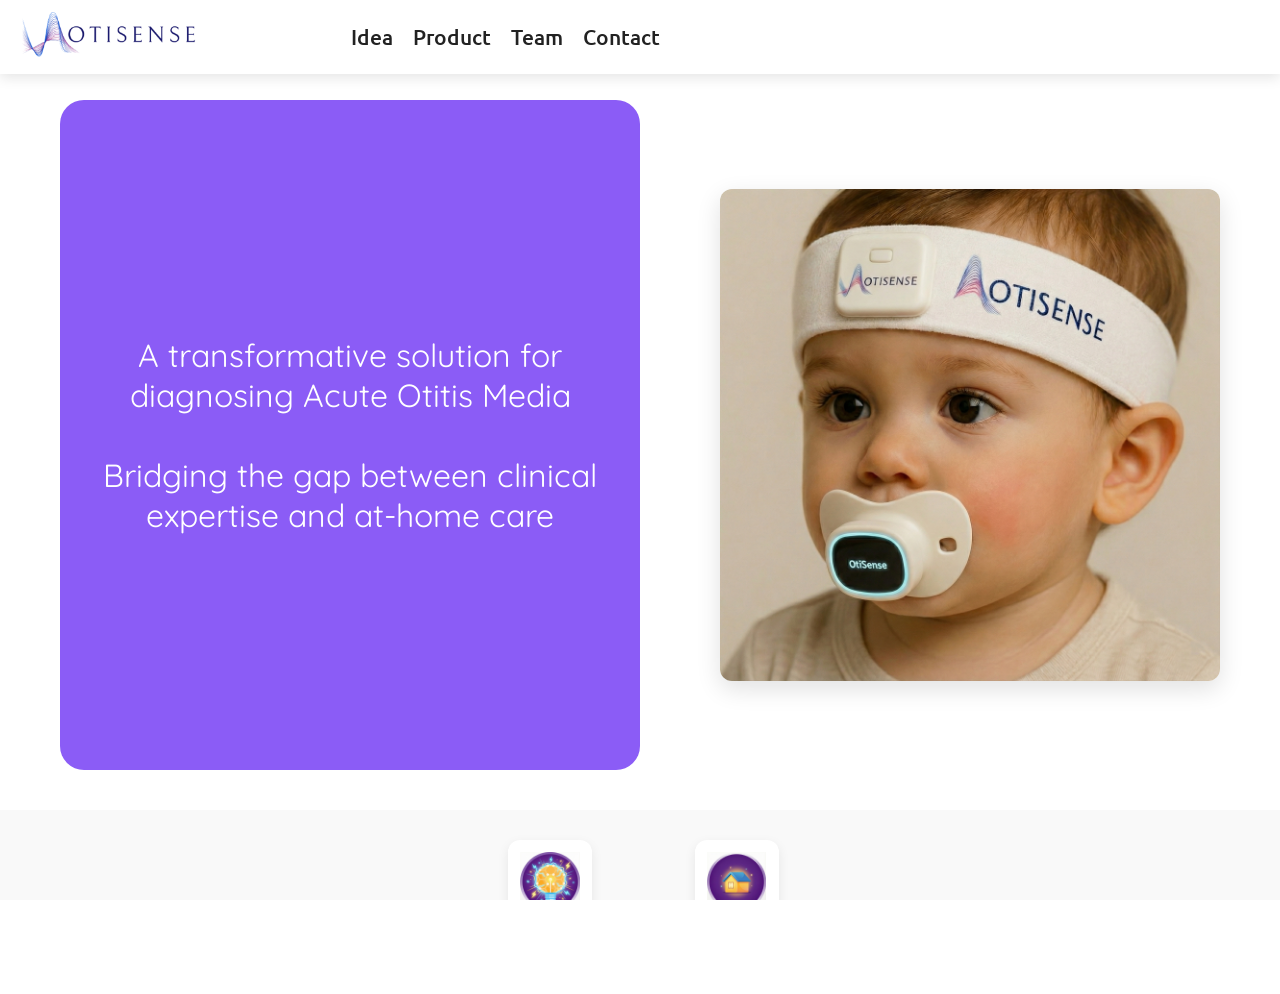
==== commit f492fbfe: "Home page updates" ====
--- a/index.html
+++ b/index.html
@@ -27,8 +27,8 @@
 	</header>
   <div class="hero">
     <div class="hero-text">
-      <h1>OtiSense</h1>
-      <p class="subtitle">Kids deserve to be happy, healthy and safe</p>
+      <p class="subtitle">A transformative solution for diagnosing Acute Otitis Media</p>
+	  <p class="subtitle">Bridging the gap between clinical expertise and at-home care</p>
     </div>
     <img src="baby_w_pacifier_3.png" alt="OtiSense Product Image" class="hero-image">
   </div>
@@ -43,9 +43,5 @@
       <h3 class="feature-title">Home Use</h3>
     </div>
   </section>
-
-  <div class="decorative-logo">
-    <img src="logo.png" alt="OtiSense">
-  </div>
 </body>
 </html>
--- a/style.css
+++ b/style.css
@@ -47,8 +47,8 @@
 .subtitle {
   font-family: 'Quicksand', sans-serif;
   font-size: 2.0rem;
-  color: #4a4a4a;
-  margin-top: 1rem;
+  color: white;
+  margin: 0;
   text-align: center;
   font-weight: 400;
 }
@@ -82,8 +82,8 @@
 }
 
 .feature-icon {
-  width: 100px;
-  height: 100px;
+  width: 60px;
+  height: 60px;
   object-fit: contain;
   margin-bottom: 15px;
   border-radius: 12px;
@@ -149,8 +149,19 @@
 
   .hero-text {
     flex: 1;
-    text-align: left;
+    text-align: center;
     max-width: 500px;
+    background-color: #8b5cf6;
+    padding: 60px 40px;
+    border-radius: 24px;
+    display: flex;
+    flex-direction: column;
+    align-items: center;
+    justify-content: center;
+    min-height: calc(100vh - 350px);
+    gap: 40px;
+    opacity: 0;
+    animation: fadeIn 2s ease-out 0.5s forwards;
   }
 
   h1 {
@@ -158,7 +169,7 @@
   }
 
   .subtitle {
-    text-align: left;
+    text-align: center;
   }
 
   .tagline {
@@ -212,6 +223,7 @@
   display: flex;
   gap: 20px;
   margin: 0;
+  margin-right: 600px;
   padding: 0;
 }
 
@@ -256,8 +268,16 @@
     display: flex;
   }
 
+  .hero-text {
+    background-color: #8b5cf6;
+    padding: 40px 30px;
+    border-radius: 20px;
+    margin-bottom: 20px;
+    gap: 25px;
+  }
+
   .subtitle {
-    font-size: 1.85rem;
+    font-size: 1.5rem;
   }
 
   .hero-image {
@@ -273,14 +293,14 @@
   }
 
   .feature-icon {
-    width: 70px;
-    height: 70px;
+    width: 60px;
+    height: 60px;
     padding: 8px;
     margin-bottom: 10px;
   }
 
   .feature-title {
-    font-size: 0.9rem;
+    font-size: 0.85rem;
   }
 
   .decorative-logo {
